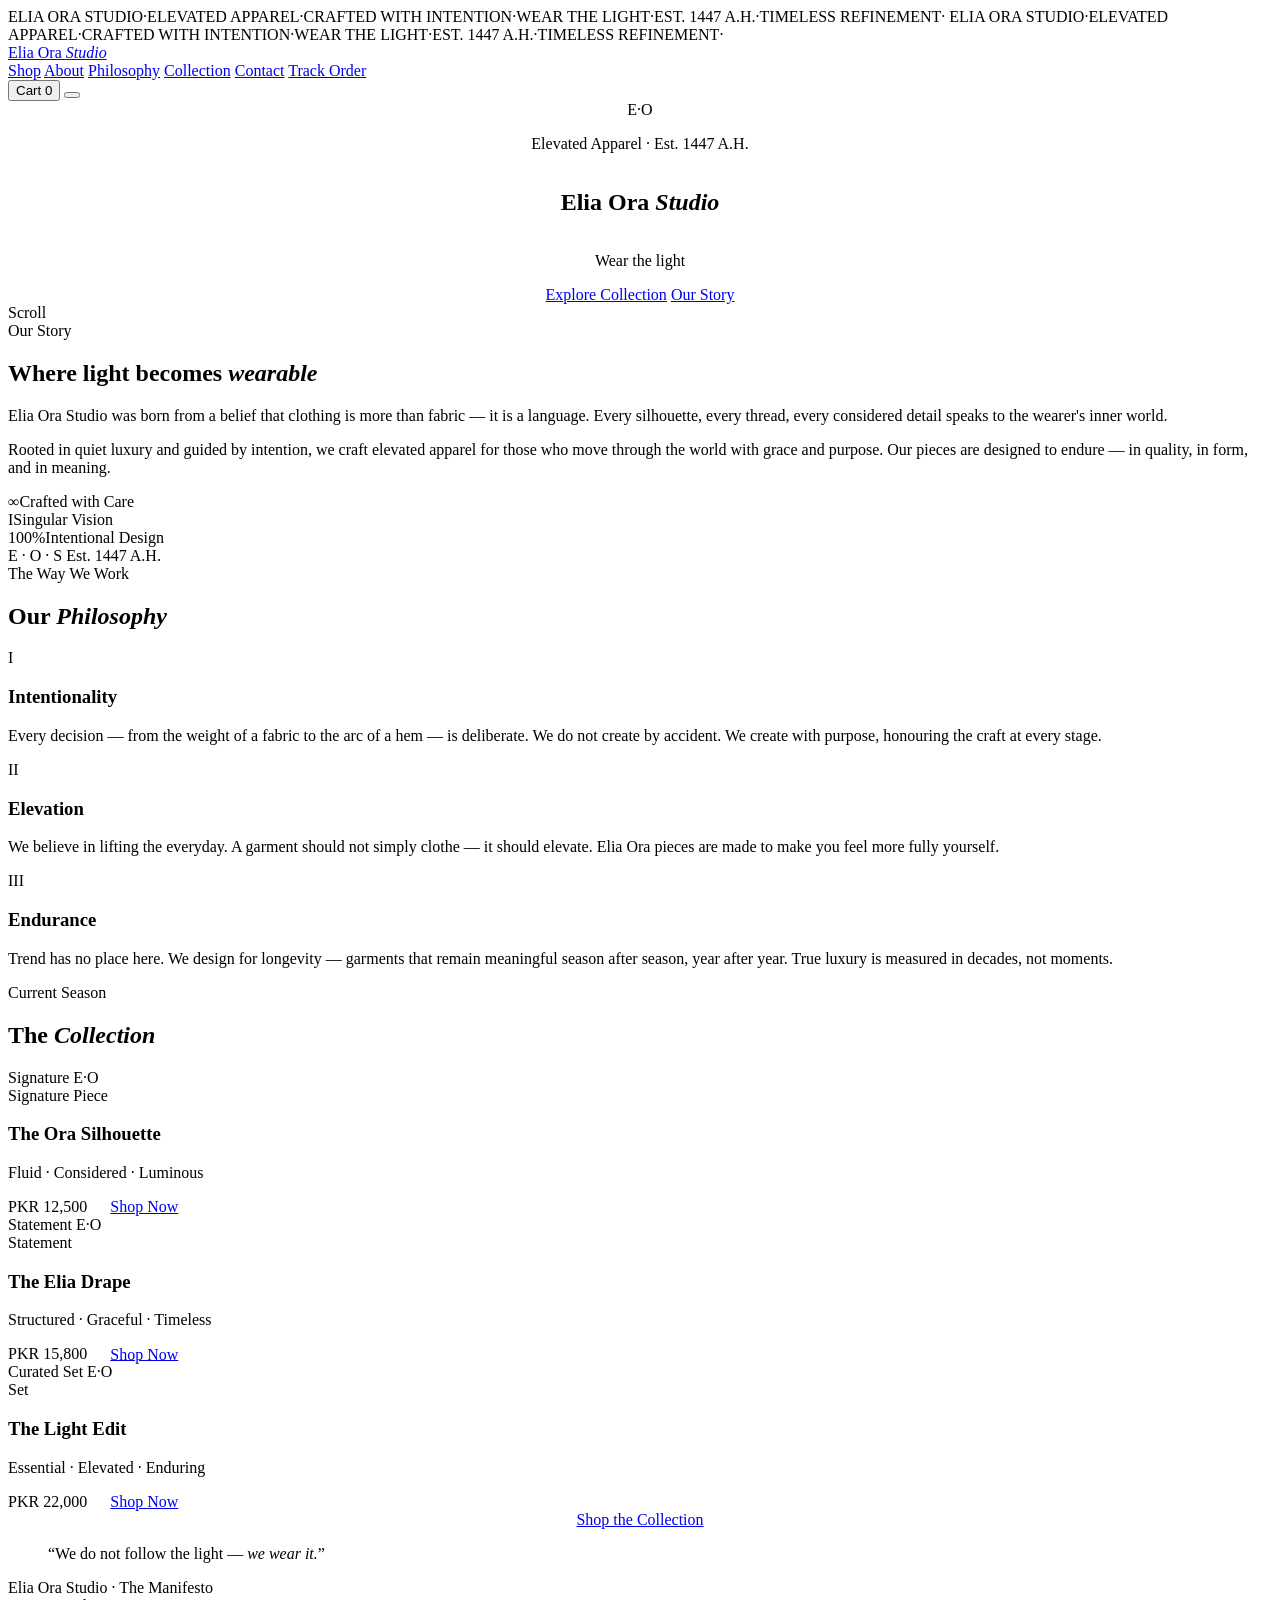
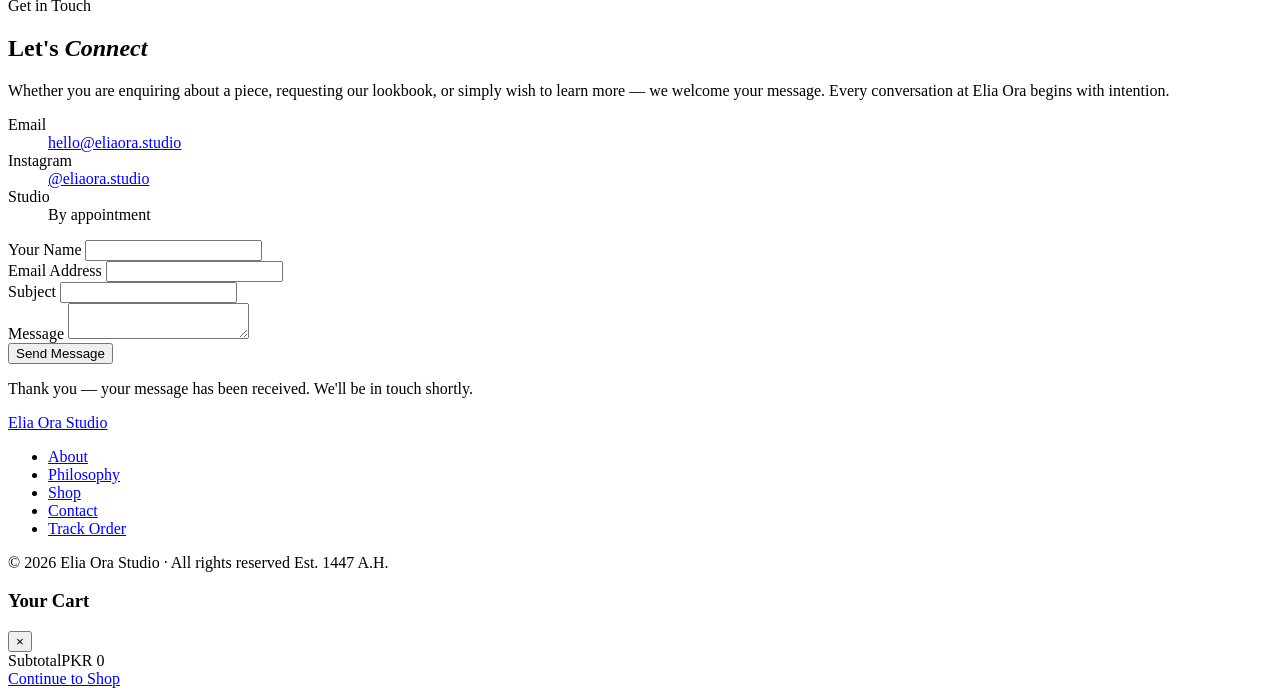
==== index.html @ 353995f1 "Add initial index.html for Elia Ora Studio" ====
<!DOCTYPE html>
<html lang="en">
<head>
<meta charset="UTF-8">
<meta name="viewport" content="width=device-width, initial-scale=1.0">
<title>Elia Ora Studio — Elevated Apparel</title>
<meta name="description" content="Elia Ora Studio crafts elevated, enduring apparel guided by intention. Est. 1447 A.H. Wear the light.">
<link rel="preconnect" href="https://fonts.googleapis.com">
<link rel="preconnect" href="https://fonts.gstatic.com" crossorigin>
<link href="https://fonts.googleapis.com/css2?family=Cormorant+Garamond:ital,wght@0,400;0,500;0,600;1,400;1,500&family=Jost:wght@300;400;500&display=swap" rel="stylesheet">
<link rel="stylesheet" href="styles.css">
</head>
<body>

<div class="marquee" aria-hidden="true">
  <div class="marquee__track">
    <span>ELIA ORA STUDIO</span><span>·</span><span>ELEVATED APPAREL</span><span>·</span><span>CRAFTED WITH INTENTION</span><span>·</span><span>WEAR THE LIGHT</span><span>·</span><span>EST. 1447 A.H.</span><span>·</span><span>TIMELESS REFINEMENT</span><span>·</span>
    <span>ELIA ORA STUDIO</span><span>·</span><span>ELEVATED APPAREL</span><span>·</span><span>CRAFTED WITH INTENTION</span><span>·</span><span>WEAR THE LIGHT</span><span>·</span><span>EST. 1447 A.H.</span><span>·</span><span>TIMELESS REFINEMENT</span><span>·</span>
  </div>
</div>

<header class="site-header">
  <div class="container">
    <a href="index.html#hero" class="logo">Elia Ora <em>Studio</em></a>
    <nav class="nav" id="site-nav">
      <a href="shop.html">Shop</a>
      <a href="index.html#about">About</a>
      <a href="index.html#philosophy">Philosophy</a>
      <a href="index.html#collection">Collection</a>
      <a href="index.html#contact">Contact</a>
      <a href="track.html">Track Order</a>
    </nav>
    <div class="header-actions">
      <button class="icon-btn" type="button" data-cart-open aria-haspopup="dialog">
        Cart <span class="cart-count">0</span>
      </button>
      <button class="nav-toggle" type="button" aria-expanded="false" aria-controls="site-nav" aria-label="Toggle menu">
        <span></span><span></span><span></span>
      </button>
    </div>
  </div>
</header>

<main>
  <section class="hero" id="hero">
    <div class="container" style="display:flex; flex-direction:column; align-items:center;">
      <div class="hero-mark" aria-hidden="true">E·O</div>
      <p class="hero-tag">Elevated Apparel · Est. 1447 A.H.</p>
      <h1>Elia Ora <em>Studio</em></h1>
      <p class="hero-sub">Wear the light</p>
      <div class="hero-ctas">
        <a class="btn btn-solid" href="shop.html">Explore Collection</a>
        <a class="btn btn-ghost" href="#about">Our Story</a>
      </div>
    </div>
    <span class="scroll-cue">Scroll</span>
  </section>

  <section class="section" id="about">
    <div class="container story-grid">
      <div class="story-copy reveal">
        <span class="eyebrow">Our Story</span>
        <h2>Where light becomes <em>wearable</em></h2>
        <p>Elia Ora Studio was born from a belief that clothing is more than fabric — it is a language. Every silhouette, every thread, every considered detail speaks to the wearer's inner world.</p>
        <p>Rooted in quiet luxury and guided by intention, we craft elevated apparel for those who move through the world with grace and purpose. Our pieces are designed to endure — in quality, in form, and in meaning.</p>
        <div class="stat-row">
          <div class="stat"><span class="stat-figure">&infin;</span><span class="stat-label">Crafted with Care</span></div>
          <div class="stat"><span class="stat-figure">I</span><span class="stat-label">Singular Vision</span></div>
          <div class="stat"><span class="stat-figure">100%</span><span class="stat-label">Intentional Design</span></div>
        </div>
      </div>
      <div class="emblem-panel reveal">
        <span class="emblem">E · O · S</span>
        <span class="emblem-sub">Est. 1447 A.H.</span>
      </div>
    </div>
  </section>

  <section class="section section-alt" id="philosophy">
    <div class="container">
      <div class="section-head reveal">
        <span class="eyebrow">The Way We Work</span>
        <h2>Our <em>Philosophy</em></h2>
      </div>
      <div class="philosophy-list">
        <div class="philosophy-item reveal">
          <span class="philosophy-num">I</span>
          <div>
            <h3>Intentionality</h3>
            <p>Every decision — from the weight of a fabric to the arc of a hem — is deliberate. We do not create by accident. We create with purpose, honouring the craft at every stage.</p>
          </div>
        </div>
        <div class="philosophy-item reveal">
          <span class="philosophy-num">II</span>
          <div>
            <h3>Elevation</h3>
            <p>We believe in lifting the everyday. A garment should not simply clothe — it should elevate. Elia Ora pieces are made to make you feel more fully yourself.</p>
          </div>
        </div>
        <div class="philosophy-item reveal">
          <span class="philosophy-num">III</span>
          <div>
            <h3>Endurance</h3>
            <p>Trend has no place here. We design for longevity — garments that remain meaningful season after season, year after year. True luxury is measured in decades, not moments.</p>
          </div>
        </div>
      </div>
    </div>
  </section>

  <section class="section" id="collection">
    <div class="container">
      <div class="section-head reveal">
        <span class="eyebrow">Current Season</span>
        <h2>The <em>Collection</em></h2>
      </div>
      <div class="product-grid">
        <article class="product-card reveal">
          <div class="product-media">
            <span class="product-tag">Signature</span>
            <span class="mono">E·O</span>
          </div>
          <span class="eyebrow" style="margin-bottom:0.3rem;">Signature Piece</span>
          <h3 class="product-title">The Ora Silhouette</h3>
          <p class="product-desc">Fluid · Considered · Luminous</p>
          <div class="product-foot">
            <span class="product-price">PKR 12,500</span>
            <a class="btn btn-ghost" href="shop.html" style="padding:0.6rem 1.2rem;">Shop Now</a>
          </div>
        </article>
        <article class="product-card reveal">
          <div class="product-media">
            <span class="product-tag">Statement</span>
            <span class="mono">E·O</span>
          </div>
          <span class="eyebrow" style="margin-bottom:0.3rem;">Statement</span>
          <h3 class="product-title">The Elia Drape</h3>
          <p class="product-desc">Structured · Graceful · Timeless</p>
          <div class="product-foot">
            <span class="product-price">PKR 15,800</span>
            <a class="btn btn-ghost" href="shop.html" style="padding:0.6rem 1.2rem;">Shop Now</a>
          </div>
        </article>
        <article class="product-card reveal">
          <div class="product-media">
            <span class="product-tag">Curated Set</span>
            <span class="mono">E·O</span>
          </div>
          <span class="eyebrow" style="margin-bottom:0.3rem;">Set</span>
          <h3 class="product-title">The Light Edit</h3>
          <p class="product-desc">Essential · Elevated · Enduring</p>
          <div class="product-foot">
            <span class="product-price">PKR 22,000</span>
            <a class="btn btn-ghost" href="shop.html" style="padding:0.6rem 1.2rem;">Shop Now</a>
          </div>
        </article>
      </div>
      <div style="text-align:center; margin-top:var(--gap-lg);">
        <a class="btn btn-solid" href="shop.html">Shop the Collection</a>
      </div>
    </div>
  </section>

  <section class="manifesto">
    <div class="container">
      <blockquote class="reveal">&ldquo;We do not follow the light — <em>we wear it.</em>&rdquo;</blockquote>
      Elia Ora Studio · The Manifesto
    </div>
  </section>

  <section class="section section-alt" id="contact">
    <div class="container contact-grid">
      <div class="contact-info reveal">
        <span class="eyebrow">Get in Touch</span>
        <h2>Let's <em>Connect</em></h2>
        <p>Whether you are enquiring about a piece, requesting our lookbook, or simply wish to learn more — we welcome your message. Every conversation at Elia Ora begins with intention.</p>
        <dl>
          <div>
            <dt>Email</dt>
            <dd><a href="mailto:hello@eliaora.studio">hello@eliaora.studio</a></dd>
          </div>
          <div>
            <dt>Instagram</dt>
            <dd><a href="https://instagram.com/eliaora.studio" target="_blank" rel="noopener">@eliaora.studio</a></dd>
          </div>
          <div>
            <dt>Studio</dt>
            <dd>By appointment</dd>
          </div>
        </dl>
      </div>
      <form class="contact-form reveal" novalidate>
        <div class="form-row">
          <div class="field">
            <label for="name">Your Name</label>
            <input type="text" id="name" name="name" required>
          </div>
          <div class="field">
            <label for="email">Email Address</label>
            <input type="email" id="email" name="email" required>
          </div>
        </div>
        <div class="field">
          <label for="subject">Subject</label>
          <input type="text" id="subject" name="subject">
        </div>
        <div class="field">
          <label for="message">Message</label>
          <textarea id="message" name="message" required></textarea>
        </div>
        <button type="submit" class="btn btn-solid">Send Message</button>
        <p class="form-success" role="status">Thank you — your message has been received. We'll be in touch shortly.</p>
      </form>
    </div>
  </section>
</main>

<footer class="site-footer">
  <div class="container">
    <div class="footer-top">
      <a href="index.html#hero" class="logo">Elia Ora Studio</a>
      <ul class="footer-links">
        <li><a href="index.html#about">About</a></li>
        <li><a href="index.html#philosophy">Philosophy</a></li>
        <li><a href="shop.html">Shop</a></li>
        <li><a href="index.html#contact">Contact</a></li>
        <li><a href="track.html">Track Order</a></li>
      </ul>
    </div>
    <div class="footer-bottom">
      <span>&copy; 2026 Elia Ora Studio · All rights reserved</span>
      <span>Est. 1447 A.H.</span>
    </div>
  </div>
</footer>

<div class="cart-overlay" data-cart-close></div>
<aside class="cart-drawer" role="dialog" aria-label="Shopping cart">
  <div class="cart-drawer-head">
    <h3>Your Cart</h3>
    <button class="cart-close" type="button" data-cart-close aria-label="Close cart">&times;</button>
  </div>
  <div class="cart-items"></div>
  <div class="cart-drawer-foot">
    <div class="cart-subtotal"><span>Subtotal</span><span class="cart-subtotal-amount">PKR 0</span></div>
    <a class="btn btn-solid" href="shop.html" style="width:100%; justify-content:center;">Continue to Shop</a>
  </div>
</aside>

<script src="script.js"></script>
</body>
</html>
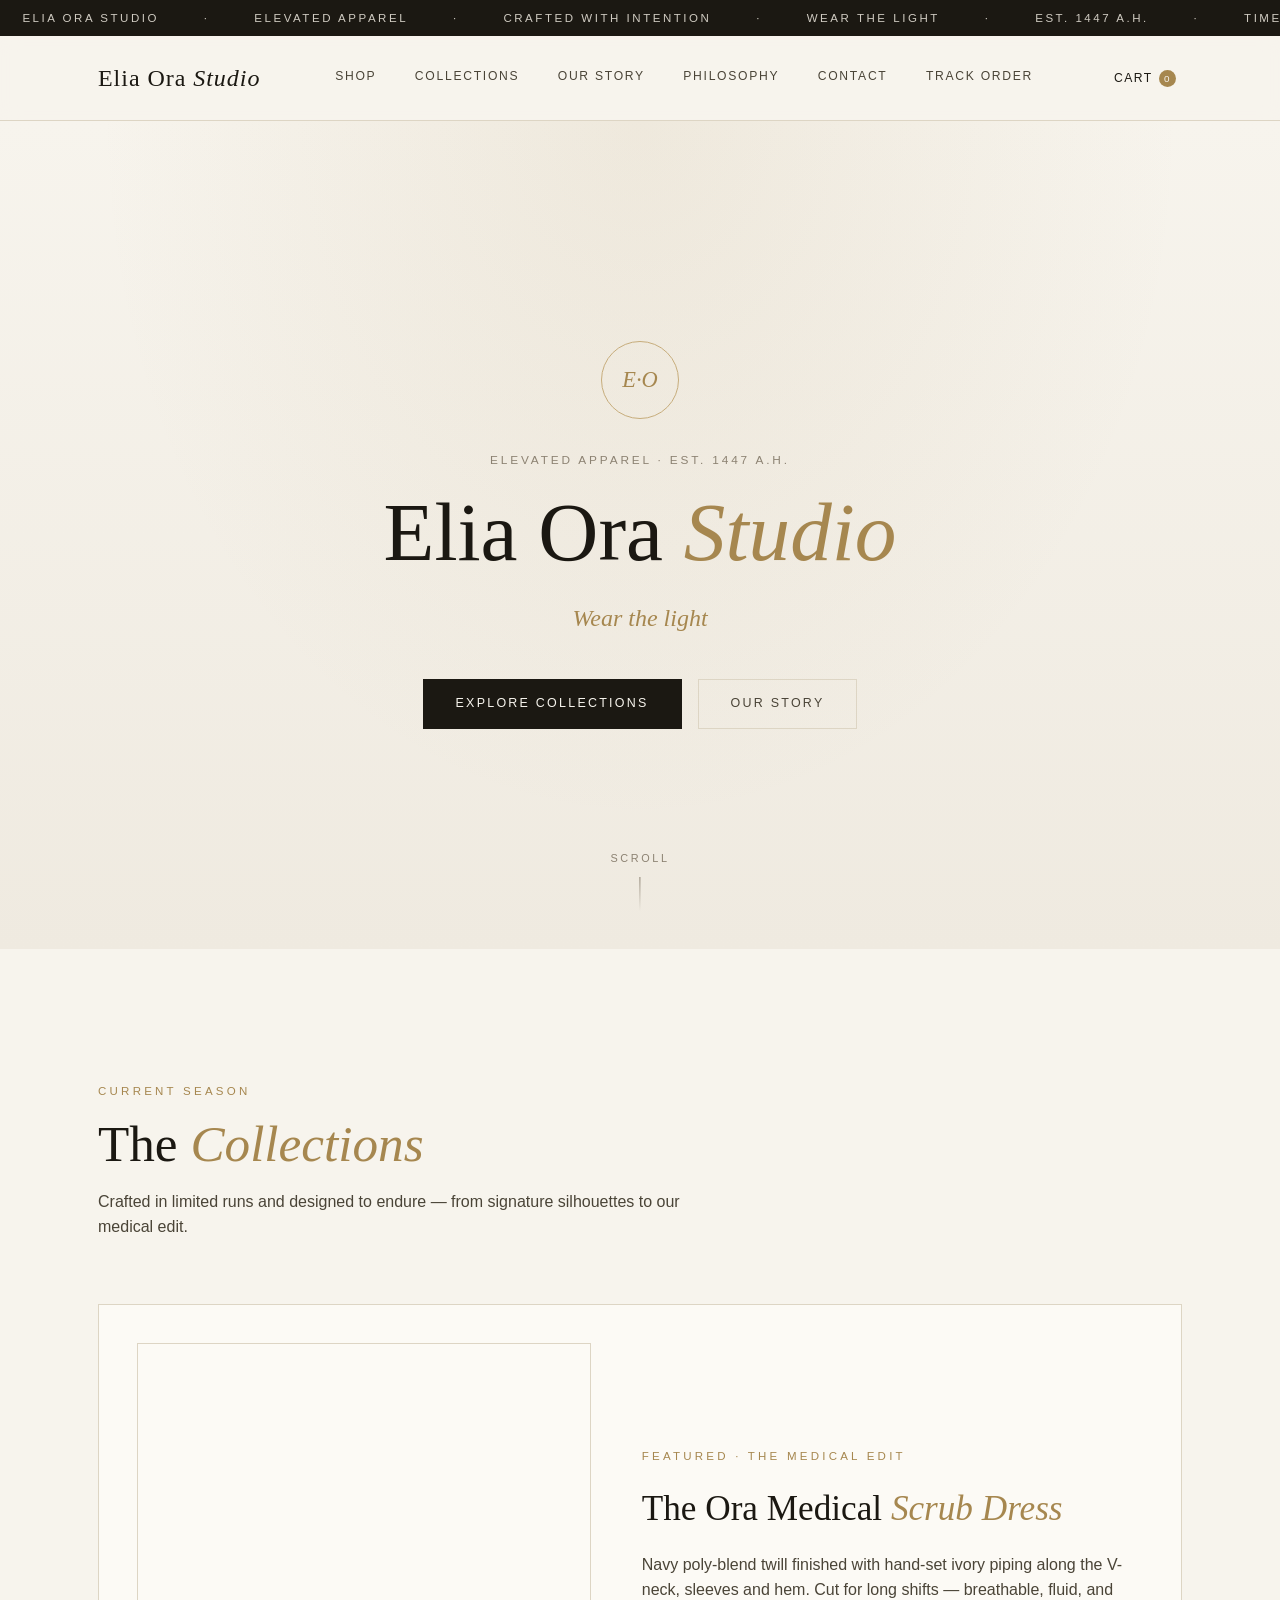
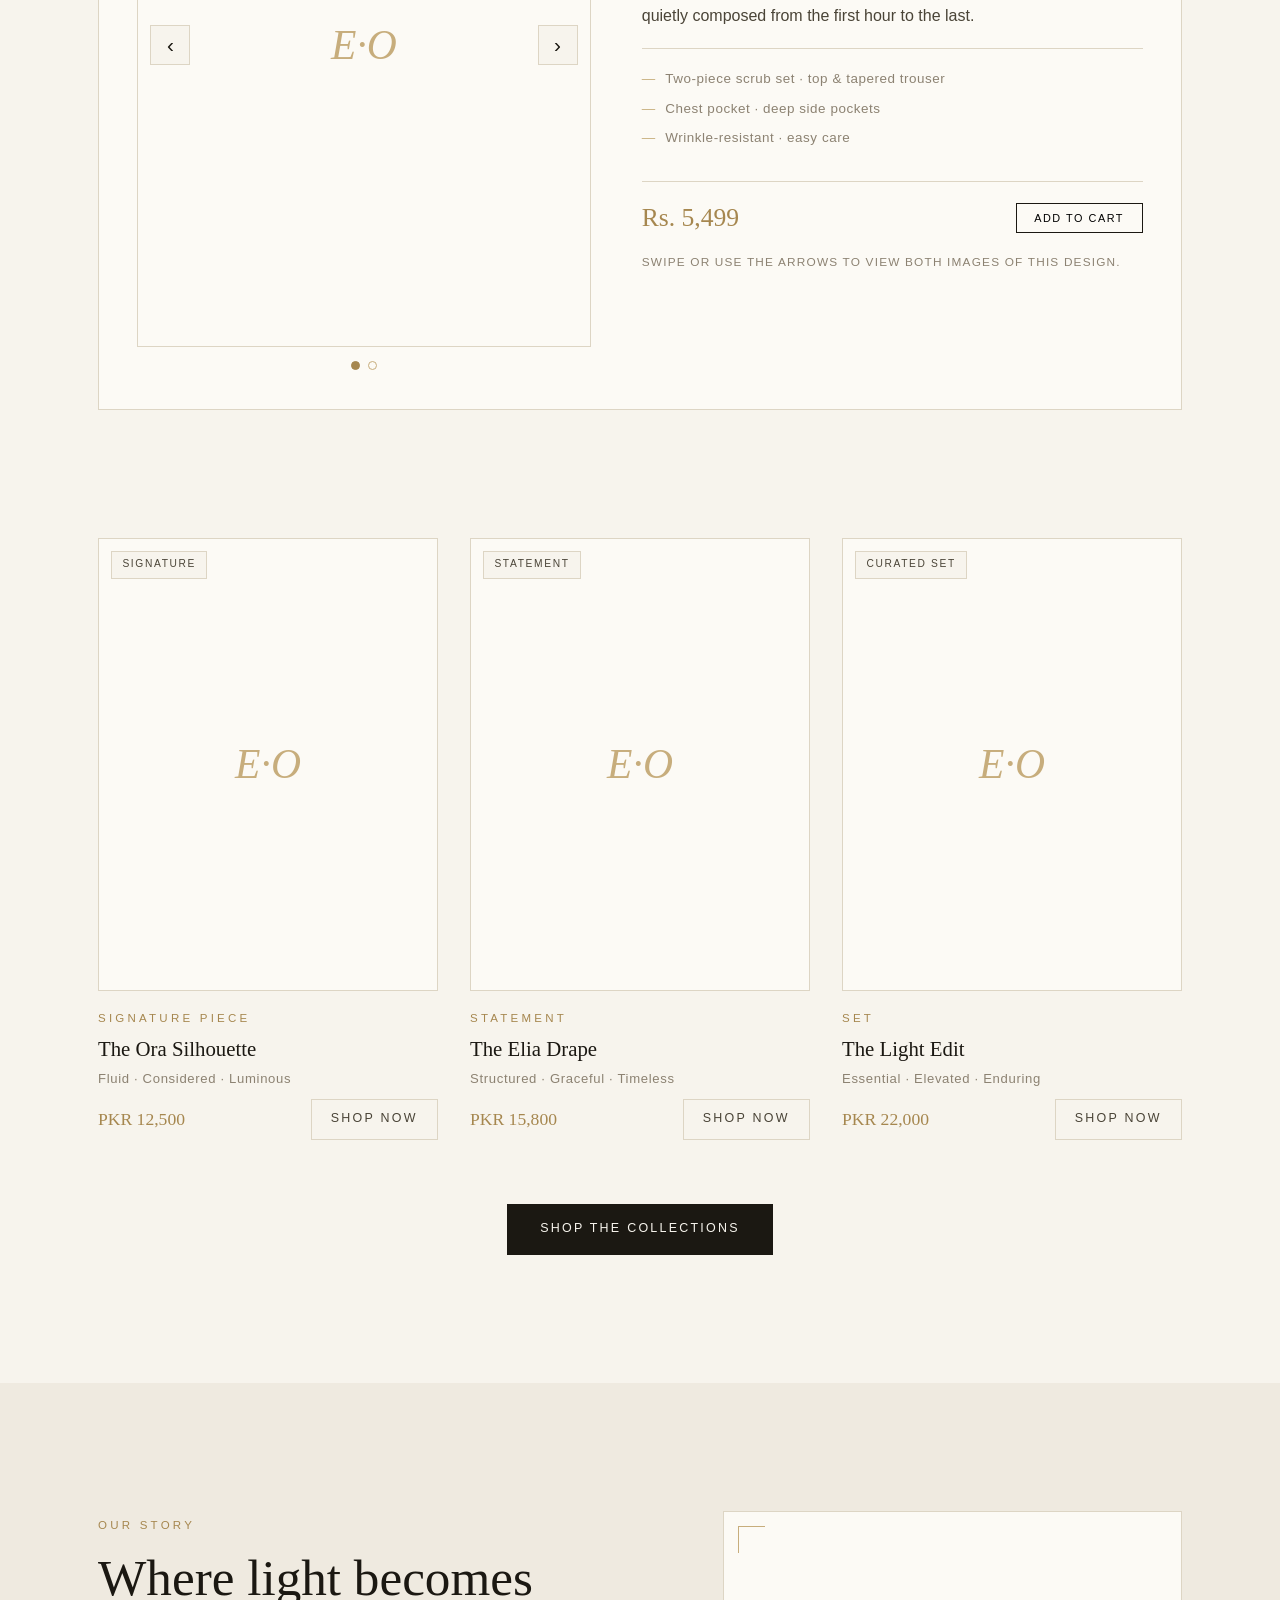
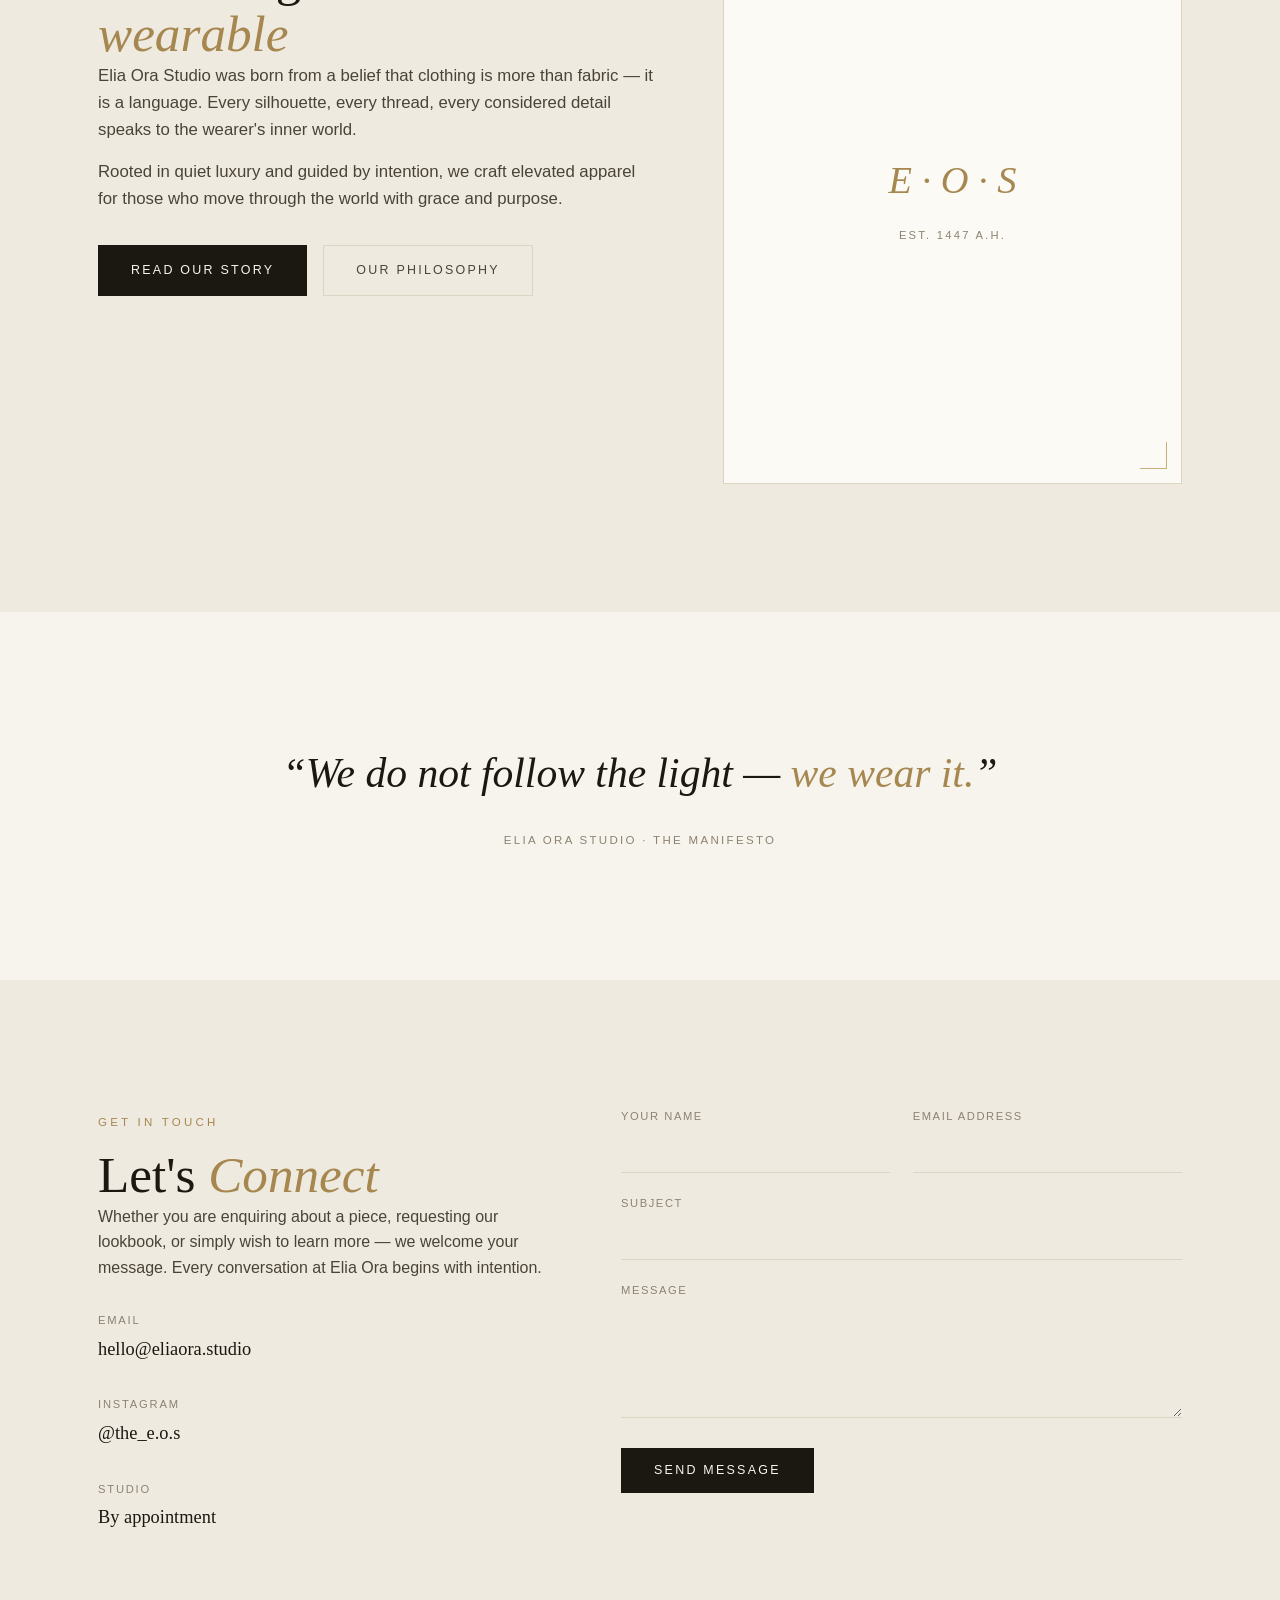
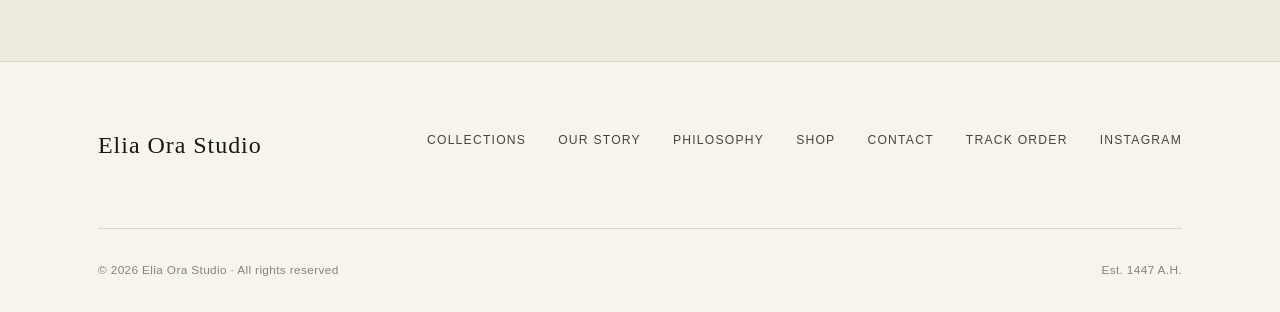
==== commit 2752048b: "Reorder front page, split Our Story into its own pages, add scrub carousel - Collections section now" ====
--- a/index.html
+++ b/index.html
@@ -24,9 +24,9 @@
     <a href="index.html#hero" class="logo">Elia Ora <em>Studio</em></a>
     <nav class="nav" id="site-nav">
       <a href="shop.html">Shop</a>
-      <a href="index.html#about">About</a>
-      <a href="index.html#philosophy">Philosophy</a>
-      <a href="index.html#collection">Collection</a>
+      <a href="index.html#collection">Collections</a>
+      <a href="story.html">Our Story</a>
+      <a href="philosophy.html">Philosophy</a>
       <a href="index.html#contact">Contact</a>
       <a href="track.html">Track Order</a>
     </nav>
@@ -49,71 +49,55 @@
       <h1>Elia Ora <em>Studio</em></h1>
       <p class="hero-sub">Wear the light</p>
       <div class="hero-ctas">
-        <a class="btn btn-solid" href="shop.html">Explore Collection</a>
-        <a class="btn btn-ghost" href="#about">Our Story</a>
+        <a class="btn btn-solid" href="#collection">Explore Collections</a>
+        <a class="btn btn-ghost" href="story.html">Our Story</a>
       </div>
     </div>
     <span class="scroll-cue">Scroll</span>
-  </section>
-
-  <section class="section" id="about">
-    <div class="container story-grid">
-      <div class="story-copy reveal">
-        <span class="eyebrow">Our Story</span>
-        <h2>Where light becomes <em>wearable</em></h2>
-        <p>Elia Ora Studio was born from a belief that clothing is more than fabric — it is a language. Every silhouette, every thread, every considered detail speaks to the wearer's inner world.</p>
-        <p>Rooted in quiet luxury and guided by intention, we craft elevated apparel for those who move through the world with grace and purpose. Our pieces are designed to endure — in quality, in form, and in meaning.</p>
-        <div class="stat-row">
-          <div class="stat"><span class="stat-figure">&infin;</span><span class="stat-label">Crafted with Care</span></div>
-          <div class="stat"><span class="stat-figure">I</span><span class="stat-label">Singular Vision</span></div>
-          <div class="stat"><span class="stat-figure">100%</span><span class="stat-label">Intentional Design</span></div>
-        </div>
-      </div>
-      <div class="emblem-panel reveal">
-        <span class="emblem">E · O · S</span>
-        <span class="emblem-sub">Est. 1447 A.H.</span>
-      </div>
-    </div>
-  </section>
-
-  <section class="section section-alt" id="philosophy">
-    <div class="container">
-      <div class="section-head reveal">
-        <span class="eyebrow">The Way We Work</span>
-        <h2>Our <em>Philosophy</em></h2>
-      </div>
-      <div class="philosophy-list">
-        <div class="philosophy-item reveal">
-          <span class="philosophy-num">I</span>
-          <div>
-            <h3>Intentionality</h3>
-            <p>Every decision — from the weight of a fabric to the arc of a hem — is deliberate. We do not create by accident. We create with purpose, honouring the craft at every stage.</p>
-          </div>
-        </div>
-        <div class="philosophy-item reveal">
-          <span class="philosophy-num">II</span>
-          <div>
-            <h3>Elevation</h3>
-            <p>We believe in lifting the everyday. A garment should not simply clothe — it should elevate. Elia Ora pieces are made to make you feel more fully yourself.</p>
-          </div>
-        </div>
-        <div class="philosophy-item reveal">
-          <span class="philosophy-num">III</span>
-          <div>
-            <h3>Endurance</h3>
-            <p>Trend has no place here. We design for longevity — garments that remain meaningful season after season, year after year. True luxury is measured in decades, not moments.</p>
-          </div>
-        </div>
-      </div>
-    </div>
   </section>
 
   <section class="section" id="collection">
     <div class="container">
       <div class="section-head reveal">
         <span class="eyebrow">Current Season</span>
-        <h2>The <em>Collection</em></h2>
-      </div>
+        <h2>The <em>Collections</em></h2>
+        <p style="margin-top:1rem;">Crafted in limited runs and designed to endure — from signature silhouettes to our medical edit.</p>
+      </div>
+
+      <article class="featured-piece reveal">
+        <div class="carousel" data-carousel aria-roledescription="carousel" aria-label="The Ora Medical Scrub Dress — product images">
+          <div class="carousel-viewport" data-carousel-viewport>
+            <div class="carousel-track" data-carousel-track>
+              <figure class="carousel-slide" role="group" aria-roledescription="slide" aria-label="Image 1 of 2">
+                <img src="assets/medical-scrub-navy-1.jpg" alt="The Ora Medical Scrub Dress in navy with ivory piping — front view" width="1200" height="1600" loading="lazy" draggable="false">
+              </figure>
+              <figure class="carousel-slide" role="group" aria-roledescription="slide" aria-label="Image 2 of 2">
+                <img src="assets/medical-scrub-navy-2.jpg" alt="The Ora Medical Scrub Dress in navy with ivory piping — relaxed drape detail" width="1200" height="1600" loading="lazy" draggable="false">
+              </figure>
+            </div>
+            <button class="carousel-arrow carousel-prev" type="button" data-carousel-prev aria-label="Previous image">&lsaquo;</button>
+            <button class="carousel-arrow carousel-next" type="button" data-carousel-next aria-label="Next image">&rsaquo;</button>
+          </div>
+          <div class="carousel-dots" data-carousel-dots></div>
+        </div>
+
+        <div class="featured-copy">
+          <span class="eyebrow">Featured · The Medical Edit</span>
+          <h3 class="featured-title">The Ora Medical <em>Scrub Dress</em></h3>
+          <p>Navy poly-blend twill finished with hand-set ivory piping along the V-neck, sleeves and hem. Cut for long shifts — breathable, fluid, and quietly composed from the first hour to the last.</p>
+          <ul class="featured-specs">
+            <li>Two-piece scrub set · top &amp; tapered trouser</li>
+            <li>Chest pocket · deep side pockets</li>
+            <li>Wrinkle-resistant · easy care</li>
+          </ul>
+          <div class="featured-foot">
+            <span class="featured-price">Rs. 5,499</span>
+            <button class="add-btn" type="button" data-id="medical-scrub-dress" data-name="The Ora Medical Scrub Dress" data-price="5499">Add to Cart</button>
+          </div>
+          <p class="featured-hint">Swipe or use the arrows to view both images of this design.</p>
+        </div>
+      </article>
+
       <div class="product-grid">
         <article class="product-card reveal">
           <div class="product-media">
@@ -156,7 +140,26 @@
         </article>
       </div>
       <div style="text-align:center; margin-top:var(--gap-lg);">
-        <a class="btn btn-solid" href="shop.html">Shop the Collection</a>
+        <a class="btn btn-solid" href="shop.html">Shop the Collections</a>
+      </div>
+    </div>
+  </section>
+
+  <section class="section section-alt" id="about">
+    <div class="container story-grid">
+      <div class="story-copy reveal">
+        <span class="eyebrow">Our Story</span>
+        <h2>Where light becomes <em>wearable</em></h2>
+        <p>Elia Ora Studio was born from a belief that clothing is more than fabric — it is a language. Every silhouette, every thread, every considered detail speaks to the wearer's inner world.</p>
+        <p>Rooted in quiet luxury and guided by intention, we craft elevated apparel for those who move through the world with grace and purpose.</p>
+        <div class="story-links">
+          <a class="btn btn-solid" href="story.html">Read Our Story</a>
+          <a class="btn btn-ghost" href="philosophy.html">Our Philosophy</a>
+        </div>
+      </div>
+      <div class="emblem-panel reveal">
+        <span class="emblem">E · O · S</span>
+        <span class="emblem-sub">Est. 1447 A.H.</span>
       </div>
     </div>
   </section>
@@ -164,7 +167,7 @@
   <section class="manifesto">
     <div class="container">
       <blockquote class="reveal">&ldquo;We do not follow the light — <em>we wear it.</em>&rdquo;</blockquote>
-      Elia Ora Studio · The Manifesto
+      <cite>Elia Ora Studio · The Manifesto</cite>
     </div>
   </section>
 
@@ -180,8 +183,8 @@
             <dd><a href="mailto:hello@eliaora.studio">hello@eliaora.studio</a></dd>
           </div>
           <div>
-            <dt>Instagram</dt>
-            <dd><a href="https://instagram.com/eliaora.studio" target="_blank" rel="noopener">@eliaora.studio</a></dd>
+            <dt><a href="https://instagram.com/the_e.o.s" target="_blank" rel="noopener">Instagram</a></dt>
+            <dd><a href="https://instagram.com/the_e.o.s" target="_blank" rel="noopener">@the_e.o.s</a></dd>
           </div>
           <div>
             <dt>Studio</dt>
@@ -220,11 +223,13 @@
     <div class="footer-top">
       <a href="index.html#hero" class="logo">Elia Ora Studio</a>
       <ul class="footer-links">
-        <li><a href="index.html#about">About</a></li>
-        <li><a href="index.html#philosophy">Philosophy</a></li>
+        <li><a href="index.html#collection">Collections</a></li>
+        <li><a href="story.html">Our Story</a></li>
+        <li><a href="philosophy.html">Philosophy</a></li>
         <li><a href="shop.html">Shop</a></li>
         <li><a href="index.html#contact">Contact</a></li>
         <li><a href="track.html">Track Order</a></li>
+        <li><a href="https://instagram.com/the_e.o.s" target="_blank" rel="noopener">Instagram</a></li>
       </ul>
     </div>
     <div class="footer-bottom">
--- a/styles.css
+++ b/styles.css
@@ -0,0 +1,553 @@
+/* ==========================================================================
+   Elia Ora Studio — Stylesheet
+   Quiet luxury: ivory ground, warm ink, antique gold accent, generous air.
+   ========================================================================== */
+
+:root {
+  --ivory: #F7F4ED;
+  --ivory-deep: #EFEAE0;
+  --ink: #1B1812;
+  --ink-soft: #4A4437;
+  --taupe: #8C8272;
+  --line: #DDD5C4;
+  --gold: #A6874F;
+  --gold-soft: #C7AD7C;
+  --cream-card: #FCFAF5;
+
+  --serif: 'Cormorant Garamond', 'Times New Roman', serif;
+  --sans: 'Jost', 'Helvetica Neue', Arial, sans-serif;
+
+  --container: 1180px;
+  --gap-xs: 0.5rem;
+  --gap-sm: 1rem;
+  --gap-md: 2rem;
+  --gap-lg: 4rem;
+  --gap-xl: 8rem;
+
+  --ease: cubic-bezier(0.22, 1, 0.36, 1);
+}
+
+@media (prefers-reduced-motion: reduce) {
+  *, *::before, *::after {
+    animation-duration: 0.01ms !important;
+    animation-iteration-count: 1 !important;
+    transition-duration: 0.01ms !important;
+    scroll-behavior: auto !important;
+  }
+}
+
+* { box-sizing: border-box; }
+html { scroll-behavior: smooth; }
+
+body {
+  margin: 0;
+  background: var(--ivory);
+  color: var(--ink);
+  font-family: var(--sans);
+  font-weight: 300;
+  font-size: 16px;
+  line-height: 1.6;
+  -webkit-font-smoothing: antialiased;
+}
+
+img { max-width: 100%; display: block; }
+a { color: inherit; text-decoration: none; }
+button { font-family: inherit; cursor: pointer; }
+
+a:focus-visible,
+button:focus-visible,
+input:focus-visible,
+textarea:focus-visible {
+  outline: 2px solid var(--gold);
+  outline-offset: 3px;
+}
+
+.container {
+  max-width: var(--container);
+  margin: 0 auto;
+  padding: 0 clamp(1.25rem, 4vw, 3rem);
+}
+
+h1, h2, h3, h4 {
+  font-family: var(--serif);
+  font-weight: 500;
+  margin: 0;
+  color: var(--ink);
+}
+
+h1 { font-size: clamp(2.6rem, 7vw, 5.2rem); line-height: 1.05; }
+h2 { font-size: clamp(2rem, 4.5vw, 3.2rem); line-height: 1.1; }
+h3 { font-size: clamp(1.3rem, 2vw, 1.6rem); }
+
+em { font-style: italic; color: var(--gold); }
+
+.eyebrow {
+  font-family: var(--sans);
+  font-size: 0.72rem;
+  letter-spacing: 0.28em;
+  text-transform: uppercase;
+  color: var(--gold);
+  display: inline-block;
+  margin-bottom: var(--gap-sm);
+}
+
+p { color: var(--ink-soft); margin: 0 0 1rem; }
+p:last-child { margin-bottom: 0; }
+
+.btn {
+  display: inline-flex;
+  align-items: center;
+  gap: 0.6rem;
+  padding: 0.9rem 2rem;
+  font-size: 0.78rem;
+  letter-spacing: 0.18em;
+  text-transform: uppercase;
+  border: 1px solid var(--ink);
+  background: transparent;
+  color: var(--ink);
+  transition: background 0.4s var(--ease), color 0.4s var(--ease), border-color 0.4s var(--ease);
+}
+.btn:hover { background: var(--ink); color: var(--ivory); }
+
+.btn-solid {
+  background: var(--ink);
+  color: var(--ivory);
+}
+.btn-solid:hover { background: var(--gold); border-color: var(--gold); color: var(--ivory); }
+
+.btn-ghost {
+  border-color: var(--line);
+  color: var(--ink-soft);
+}
+.btn-ghost:hover { border-color: var(--ink); background: transparent; color: var(--ink); }
+
+/* ---------- Marquee ---------- */
+.marquee {
+  background: var(--ink);
+  color: var(--ivory-deep);
+  overflow: hidden;
+  white-space: nowrap;
+  padding: 0.55rem 0;
+  font-size: 0.72rem;
+  letter-spacing: 0.22em;
+  text-transform: uppercase;
+}
+.marquee__track {
+  display: inline-block;
+  animation: marquee 34s linear infinite;
+}
+.marquee__track span { margin: 0 1.4rem; opacity: 0.85; }
+@keyframes marquee {
+  from { transform: translateX(0); }
+  to { transform: translateX(-50%); }
+}
+
+/* ---------- Header ---------- */
+.site-header {
+  position: sticky;
+  top: 0;
+  z-index: 100;
+  background: rgba(247, 244, 237, 0.92);
+  backdrop-filter: blur(10px);
+  border-bottom: 1px solid var(--line);
+}
+.site-header .container {
+  display: flex;
+  align-items: center;
+  justify-content: space-between;
+  height: 84px;
+}
+.logo {
+  font-family: var(--serif);
+  font-size: 1.5rem;
+  letter-spacing: 0.04em;
+}
+.logo em { color: var(--ink); font-style: italic; }
+
+.nav {
+  display: flex;
+  align-items: center;
+  gap: 2.4rem;
+}
+.nav a {
+  font-size: 0.76rem;
+  letter-spacing: 0.14em;
+  text-transform: uppercase;
+  color: var(--ink-soft);
+  position: relative;
+  padding-bottom: 3px;
+}
+.nav a::after {
+  content: '';
+  position: absolute;
+  left: 0; bottom: 0;
+  width: 0; height: 1px;
+  background: var(--gold);
+  transition: width 0.35s var(--ease);
+}
+.nav a:hover::after,
+.nav a[aria-current="page"]::after { width: 100%; }
+.nav a[aria-current="page"] { color: var(--ink); }
+
+.header-actions { display: flex; align-items: center; gap: 1.3rem; }
+.icon-btn {
+  background: none; border: none; color: var(--ink);
+  font-size: 0.76rem; letter-spacing: 0.12em; text-transform: uppercase;
+  display: flex; align-items: center; gap: 0.4rem;
+  position: relative;
+}
+.cart-count {
+  display: inline-flex; align-items: center; justify-content: center;
+  min-width: 17px; height: 17px; border-radius: 50%;
+  background: var(--gold); color: var(--ivory);
+  font-size: 0.62rem; padding: 0 3px;
+}
+.nav-toggle { display: none; background: none; border: none; }
+.nav-toggle span {
+  display: block; width: 22px; height: 1px; background: var(--ink);
+  margin: 5px 0; transition: transform 0.3s var(--ease), opacity 0.3s var(--ease);
+}
+
+@media (max-width: 860px) {
+  .nav { position: fixed; inset: 84px 0 0 0; background: var(--ivory);
+    flex-direction: column; justify-content: center; gap: 2rem;
+    transform: translateY(-8px); opacity: 0; pointer-events: none;
+    transition: opacity 0.35s var(--ease), transform 0.35s var(--ease); }
+  .nav.is-open { opacity: 1; transform: translateY(0); pointer-events: auto; }
+  .nav a { font-size: 1rem; }
+  .nav-toggle { display: block; }
+}
+
+/* ---------- Hero ---------- */
+.hero {
+  position: relative;
+  min-height: 92vh;
+  display: flex;
+  flex-direction: column;
+  align-items: center;
+  justify-content: center;
+  text-align: center;
+  padding: var(--gap-lg) 0;
+  overflow: hidden;
+}
+.hero::before {
+  content: '';
+  position: absolute; inset: 0;
+  background:
+    radial-gradient(ellipse at 50% 0%, rgba(166,135,79,0.10), transparent 60%),
+    linear-gradient(180deg, var(--ivory) 0%, var(--ivory-deep) 100%);
+  z-index: -2;
+}
+.hero-mark {
+  width: 78px; height: 78px; border: 1px solid var(--gold-soft); border-radius: 50%;
+  display: flex; align-items: center; justify-content: center;
+  font-family: var(--serif); font-style: italic; font-size: 1.4rem; color: var(--gold);
+  margin-bottom: var(--gap-md);
+}
+.hero-tag {
+  font-size: 0.74rem; letter-spacing: 0.24em; text-transform: uppercase;
+  color: var(--taupe); margin-bottom: 1.2rem;
+}
+.hero h1 { margin-bottom: 1.4rem; }
+.hero-sub {
+  font-family: var(--serif); font-style: italic; font-size: clamp(1.1rem, 2vw, 1.5rem);
+  color: var(--gold); margin-bottom: 2.6rem;
+}
+.hero-ctas { display: flex; gap: 1rem; flex-wrap: wrap; justify-content: center; }
+.scroll-cue {
+  position: absolute; bottom: 2.4rem; left: 50%; transform: translateX(-50%);
+  font-size: 0.68rem; letter-spacing: 0.24em; text-transform: uppercase; color: var(--taupe);
+  display: flex; flex-direction: column; align-items: center; gap: 0.6rem;
+}
+.scroll-cue::after {
+  content: ''; width: 1px; height: 34px; background: linear-gradient(var(--taupe), transparent);
+  animation: dropline 2.4s var(--ease) infinite;
+}
+@keyframes dropline { 0% { opacity: 0; } 40% { opacity: 1; } 100% { opacity: 0; transform: translateY(8px); } }
+
+/* ---------- Section shell ---------- */
+.section { padding: var(--gap-xl) 0; }
+.section-head { max-width: 640px; margin-bottom: var(--gap-lg); }
+.section-head.center { margin-left: auto; margin-right: auto; text-align: center; }
+.section-alt { background: var(--ivory-deep); }
+
+/* ---------- About / Story ---------- */
+.story-grid {
+  display: grid; grid-template-columns: 1.1fr 0.9fr; gap: var(--gap-lg); align-items: start;
+}
+.story-copy p { font-size: 1.05rem; }
+.stat-row {
+  display: grid; grid-template-columns: repeat(3, 1fr); gap: var(--gap-md);
+  margin-top: var(--gap-lg); padding-top: var(--gap-md); border-top: 1px solid var(--line);
+}
+.stat { text-align: left; }
+.stat-figure { font-family: var(--serif); font-size: 2rem; color: var(--gold); display: block; }
+.stat-label { font-size: 0.72rem; letter-spacing: 0.14em; text-transform: uppercase; color: var(--taupe); }
+
+.emblem-panel {
+  border: 1px solid var(--line); background: var(--cream-card);
+  aspect-ratio: 4/5; display: flex; flex-direction: column; align-items: center; justify-content: center;
+  gap: 1rem; text-align: center; position: relative;
+}
+.emblem-panel .emblem { font-family: var(--serif); font-style: italic; font-size: 2.4rem; color: var(--gold); }
+.emblem-panel .emblem-sub { font-size: 0.7rem; letter-spacing: 0.2em; text-transform: uppercase; color: var(--taupe); }
+.emblem-panel::before, .emblem-panel::after {
+  content: ''; position: absolute; width: 26px; height: 26px; border: 1px solid var(--gold-soft);
+}
+.emblem-panel::before { top: 14px; left: 14px; border-width: 1px 0 0 1px; }
+.emblem-panel::after { bottom: 14px; right: 14px; border-width: 0 1px 1px 0; }
+
+@media (max-width: 860px) {
+  .story-grid { grid-template-columns: 1fr; }
+  .stat-row { grid-template-columns: repeat(3, 1fr); gap: 1rem; }
+}
+
+.story-links { display: flex; gap: 1rem; flex-wrap: wrap; margin-top: var(--gap-md); }
+.story-columns { display: grid; grid-template-columns: repeat(2, 1fr); gap: var(--gap-lg); }
+.story-columns h3 { margin-bottom: 0.6rem; }
+.story-columns p { font-size: 1.02rem; }
+.page-head { padding-bottom: var(--gap-lg); }
+.text-link { color: var(--gold); border-bottom: 1px solid var(--gold-soft); }
+.text-link:hover { color: var(--ink); border-color: var(--ink); }
+
+@media (max-width: 860px) {
+  .story-columns { grid-template-columns: 1fr; gap: var(--gap-md); }
+}
+
+/* ---------- Philosophy ---------- */
+.philosophy-list { display: grid; gap: 0; border-top: 1px solid var(--line); }
+.philosophy-item {
+  display: grid; grid-template-columns: 90px 1fr; gap: var(--gap-md);
+  padding: var(--gap-md) 0; border-bottom: 1px solid var(--line);
+}
+.philosophy-num { font-family: var(--serif); font-style: italic; font-size: 2.2rem; color: var(--gold-soft); }
+.philosophy-item h3 { margin-bottom: 0.6rem; }
+@media (max-width: 640px) {
+  .philosophy-item { grid-template-columns: 50px 1fr; }
+  .philosophy-num { font-size: 1.6rem; }
+}
+
+/* ---------- Product grid ---------- */
+.product-grid {
+  display: grid; grid-template-columns: repeat(3, 1fr); gap: var(--gap-md);
+}
+.product-card { display: flex; flex-direction: column; }
+.product-media {
+  aspect-ratio: 3/4; background: var(--cream-card); border: 1px solid var(--line);
+  display: flex; align-items: center; justify-content: center; position: relative;
+  overflow: hidden; margin-bottom: 1.1rem;
+}
+.product-media .mono { font-family: var(--serif); font-style: italic; font-size: 2.6rem; color: var(--gold-soft); }
+.product-tag {
+  position: absolute; top: 12px; left: 12px; font-size: 0.64rem; letter-spacing: 0.16em;
+  text-transform: uppercase; color: var(--ink-soft); background: var(--ivory);
+  padding: 0.3rem 0.65rem; border: 1px solid var(--line);
+}
+.product-title { font-family: var(--serif); font-size: 1.3rem; margin-bottom: 0.2rem; }
+.product-desc { font-size: 0.82rem; letter-spacing: 0.05em; color: var(--taupe); margin-bottom: 0.6rem; }
+.product-foot { display: flex; align-items: center; justify-content: space-between; margin-top: auto; }
+.product-price { font-family: var(--serif); font-size: 1.1rem; color: var(--gold); }
+.add-btn {
+  background: none; border: 1px solid var(--ink); padding: 0.5rem 1.1rem;
+  font-size: 0.68rem; letter-spacing: 0.14em; text-transform: uppercase;
+  transition: background 0.35s var(--ease), color 0.35s var(--ease);
+}
+.add-btn:hover { background: var(--ink); color: var(--ivory); }
+.add-btn.added { background: var(--gold); border-color: var(--gold); color: var(--ivory); }
+
+@media (max-width: 900px) { .product-grid { grid-template-columns: repeat(2, 1fr); } }
+@media (max-width: 560px) { .product-grid { grid-template-columns: 1fr; max-width: 380px; margin: 0 auto; } }
+
+/* ---------- Featured piece + image carousel ---------- */
+.featured-piece {
+  display: grid; grid-template-columns: 0.95fr 1.05fr; gap: clamp(1.5rem, 4vw, var(--gap-lg));
+  align-items: center; margin-bottom: var(--gap-xl);
+  border: 1px solid var(--line); background: var(--cream-card);
+  padding: clamp(1.1rem, 3vw, 2.4rem);
+}
+.featured-title { font-size: clamp(1.6rem, 3vw, 2.2rem); margin-bottom: 0.9rem; }
+.featured-specs {
+  list-style: none; margin: 1.2rem 0 0; padding: 0; display: grid; gap: 0.5rem;
+  border-top: 1px solid var(--line); padding-top: 1.2rem;
+}
+.featured-specs li { font-size: 0.84rem; letter-spacing: 0.04em; color: var(--taupe); }
+.featured-specs li::before { content: '—'; color: var(--gold-soft); margin-right: 0.6rem; }
+.featured-foot {
+  display: flex; align-items: center; justify-content: space-between; flex-wrap: wrap; gap: 1rem;
+  margin-top: var(--gap-md); padding-top: var(--gap-sm); border-top: 1px solid var(--line);
+}
+.featured-price { font-family: var(--serif); font-size: 1.6rem; color: var(--gold); }
+.featured-hint { font-size: 0.74rem; letter-spacing: 0.1em; text-transform: uppercase; color: var(--taupe); margin-top: 0.9rem; }
+
+.carousel { position: relative; }
+.carousel-viewport {
+  position: relative; overflow: hidden; border: 1px solid var(--line); background: var(--ivory-deep);
+  touch-action: pan-y; cursor: pointer;
+}
+.carousel-track { display: flex; transition: transform 0.6s var(--ease); }
+.carousel-slide {
+  flex: 0 0 100%; margin: 0; position: relative; aspect-ratio: 3/4;
+  display: flex; align-items: center; justify-content: center; background: var(--cream-card);
+}
+.carousel-slide img { width: 100%; height: 100%; object-fit: cover; user-select: none; }
+.carousel-slide.is-missing img { display: none; }
+.carousel-slide.is-missing::after {
+  content: 'E·O'; font-family: var(--serif); font-style: italic; font-size: 2.6rem; color: var(--gold-soft);
+}
+.carousel-arrow {
+  position: absolute; top: 50%; transform: translateY(-50%);
+  width: 40px; height: 40px; border: 1px solid var(--line);
+  background: rgba(247, 244, 237, 0.9); color: var(--ink);
+  font-size: 1.3rem; line-height: 1; display: flex; align-items: center; justify-content: center;
+  transition: background 0.35s var(--ease), color 0.35s var(--ease), border-color 0.35s var(--ease);
+}
+.carousel-arrow:hover { background: var(--ink); color: var(--ivory); border-color: var(--ink); }
+.carousel-prev { left: 12px; }
+.carousel-next { right: 12px; }
+.carousel-dots { display: flex; gap: 0.55rem; justify-content: center; margin-top: 0.9rem; }
+.carousel-dot {
+  width: 9px; height: 9px; padding: 0; border-radius: 50%;
+  border: 1px solid var(--gold-soft); background: transparent;
+  transition: background 0.3s var(--ease);
+}
+.carousel-dot[aria-current="true"] { background: var(--gold); border-color: var(--gold); }
+
+.product-carousel { margin-bottom: 1.1rem; }
+.product-carousel .carousel-arrow { width: 32px; height: 32px; font-size: 1.1rem; }
+.product-carousel .carousel-prev { left: 8px; }
+.product-carousel .carousel-next { right: 8px; }
+
+@media (max-width: 860px) {
+  .featured-piece { grid-template-columns: 1fr; }
+}
+
+.collection-toolbar {
+  display: flex; align-items: center; justify-content: space-between; flex-wrap: wrap; gap: 1rem;
+  margin-bottom: var(--gap-md); padding-bottom: var(--gap-sm); border-bottom: 1px solid var(--line);
+}
+.filter-row { display: flex; gap: 0.6rem; flex-wrap: wrap; }
+.filter-btn {
+  background: none; border: 1px solid var(--line); padding: 0.5rem 1.1rem;
+  font-size: 0.7rem; letter-spacing: 0.12em; text-transform: uppercase; color: var(--ink-soft);
+}
+.filter-btn[aria-pressed="true"] { border-color: var(--ink); color: var(--ink); background: var(--cream-card); }
+.result-count { font-size: 0.76rem; color: var(--taupe); letter-spacing: 0.04em; }
+
+/* ---------- Manifesto quote ---------- */
+.manifesto { text-align: center; padding: var(--gap-xl) 0; }
+.manifesto blockquote {
+  font-family: var(--serif); font-style: italic; font-size: clamp(1.6rem, 4vw, 2.6rem);
+  color: var(--ink); max-width: 760px; margin: 0 auto 1.2rem;
+}
+.manifesto cite { font-size: 0.72rem; letter-spacing: 0.2em; text-transform: uppercase; color: var(--taupe); font-style: normal; }
+
+/* ---------- Contact ---------- */
+.contact-grid { display: grid; grid-template-columns: 0.9fr 1.1fr; gap: var(--gap-lg); }
+.contact-info dl { display: grid; gap: var(--gap-md); margin: var(--gap-md) 0 0; }
+.contact-info dt { font-size: 0.7rem; letter-spacing: 0.16em; text-transform: uppercase; color: var(--taupe); margin-bottom: 0.3rem; }
+.contact-info dd { margin: 0; font-family: var(--serif); font-size: 1.15rem; }
+.contact-info a:hover { color: var(--gold); }
+
+.field { margin-bottom: 1.4rem; }
+.field label {
+  display: block; font-size: 0.7rem; letter-spacing: 0.14em; text-transform: uppercase;
+  color: var(--taupe); margin-bottom: 0.5rem;
+}
+.field input, .field textarea, .field select {
+  width: 100%; background: transparent; border: none; border-bottom: 1px solid var(--line);
+  padding: 0.65rem 0.1rem; font-family: var(--sans); font-size: 0.95rem; color: var(--ink);
+  transition: border-color 0.3s var(--ease);
+}
+.field input:focus, .field textarea:focus, .field select:focus { border-color: var(--gold); }
+.field textarea { resize: vertical; min-height: 110px; }
+.form-row { display: grid; grid-template-columns: 1fr 1fr; gap: 1.4rem; }
+.form-note { font-size: 0.78rem; color: var(--taupe); margin-top: 0.8rem; }
+.form-success {
+  display: none; border: 1px solid var(--gold-soft); background: var(--cream-card);
+  padding: 1.2rem 1.4rem; font-size: 0.86rem; color: var(--ink-soft); margin-top: 1rem;
+}
+.form-success.is-visible { display: block; }
+
+@media (max-width: 860px) {
+  .contact-grid { grid-template-columns: 1fr; }
+  .form-row { grid-template-columns: 1fr; }
+}
+
+/* ---------- Track order ---------- */
+.track-panel {
+  max-width: 620px; margin: 0 auto; border: 1px solid var(--line); background: var(--cream-card);
+  padding: clamp(1.6rem, 4vw, 3rem);
+}
+.track-result { margin-top: var(--gap-md); border-top: 1px solid var(--line); padding-top: var(--gap-md); display: none; }
+.track-result.is-visible { display: block; }
+.track-status { display: flex; align-items: center; gap: 0.7rem; margin-bottom: var(--gap-md); }
+.status-dot { width: 9px; height: 9px; border-radius: 50%; background: var(--gold); }
+.status-text { font-family: var(--serif); font-size: 1.2rem; }
+.track-steps { list-style: none; margin: 0; padding: 0; display: grid; gap: 0; }
+.track-steps li {
+  display: grid; grid-template-columns: 24px 1fr; gap: 0.9rem;
+  padding: 0.9rem 0; border-bottom: 1px solid var(--line); font-size: 0.86rem;
+}
+.track-steps li:last-child { border-bottom: none; }
+.step-dot {
+  width: 10px; height: 10px; border-radius: 50%; border: 1px solid var(--gold-soft); margin-top: 0.3rem;
+  background: var(--ivory);
+}
+.track-steps li.done .step-dot { background: var(--gold); border-color: var(--gold); }
+.track-steps li.done .step-label { color: var(--ink); }
+.step-label { color: var(--taupe); display: block; }
+.step-meta { font-size: 0.72rem; color: var(--taupe); letter-spacing: 0.04em; }
+.track-error {
+  display: none; font-size: 0.82rem; color: #9C4A3B; margin-top: 0.8rem;
+}
+.track-error.is-visible { display: block; }
+.track-hint { font-size: 0.8rem; color: var(--taupe); margin-top: 1.4rem; }
+
+/* ---------- Footer ---------- */
+.site-footer { border-top: 1px solid var(--line); padding: var(--gap-lg) 0 var(--gap-md); }
+.footer-top {
+  display: flex; justify-content: space-between; align-items: flex-start; flex-wrap: wrap; gap: var(--gap-md);
+  margin-bottom: var(--gap-lg);
+}
+.footer-links { display: flex; gap: 2rem; flex-wrap: wrap; list-style: none; margin: 0; padding: 0; }
+.footer-links a { font-size: 0.76rem; letter-spacing: 0.1em; text-transform: uppercase; color: var(--ink-soft); }
+.footer-links a:hover { color: var(--gold); }
+.footer-bottom {
+  display: flex; justify-content: space-between; flex-wrap: wrap; gap: 0.6rem;
+  padding-top: var(--gap-md); border-top: 1px solid var(--line);
+  font-size: 0.74rem; color: var(--taupe); letter-spacing: 0.03em;
+}
+
+/* ---------- Cart drawer ---------- */
+.cart-overlay {
+  position: fixed; inset: 0; background: rgba(27,24,18,0.4); opacity: 0; pointer-events: none;
+  transition: opacity 0.35s var(--ease); z-index: 200;
+}
+.cart-overlay.is-open { opacity: 1; pointer-events: auto; }
+.cart-drawer {
+  position: fixed; top: 0; right: 0; bottom: 0; width: min(400px, 92vw); background: var(--ivory);
+  transform: translateX(100%); transition: transform 0.45s var(--ease); z-index: 201;
+  display: flex; flex-direction: column; border-left: 1px solid var(--line);
+}
+.cart-drawer.is-open { transform: translateX(0); }
+.cart-drawer-head {
+  display: flex; align-items: center; justify-content: space-between; padding: 1.4rem 1.6rem;
+  border-bottom: 1px solid var(--line);
+}
+.cart-drawer-head h3 { font-size: 1.2rem; }
+.cart-close { background: none; border: none; font-size: 1.3rem; color: var(--ink); line-height: 1; }
+.cart-items { flex: 1; overflow-y: auto; padding: 1rem 1.6rem; display: grid; gap: 1.2rem; align-content: start; }
+.cart-empty { color: var(--taupe); font-size: 0.88rem; padding: 2rem 0; text-align: center; }
+.cart-line { display: grid; grid-template-columns: 56px 1fr auto; gap: 0.9rem; align-items: center; }
+.cart-line-thumb {
+  width: 56px; height: 64px; background: var(--cream-card); border: 1px solid var(--line);
+  display: flex; align-items: center; justify-content: center; font-family: var(--serif); font-style: italic; color: var(--gold-soft);
+}
+.cart-line-name { font-family: var(--serif); font-size: 1rem; }
+.cart-line-price { font-size: 0.78rem; color: var(--taupe); }
+.cart-line-remove { background: none; border: none; font-size: 0.7rem; letter-spacing: 0.08em; text-transform: uppercase; color: var(--taupe); text-decoration: underline; }
+.cart-drawer-foot { padding: 1.4rem 1.6rem; border-top: 1px solid var(--line); }
+.cart-subtotal { display: flex; justify-content: space-between; font-family: var(--serif); font-size: 1.15rem; margin-bottom: 1rem; }
+
+.reveal { opacity: 0; transform: translateY(24px); transition: opacity 0.8s var(--ease), transform 0.8s var(--ease); }
+.reveal.is-visible { opacity: 1; transform: translateY(0); }
